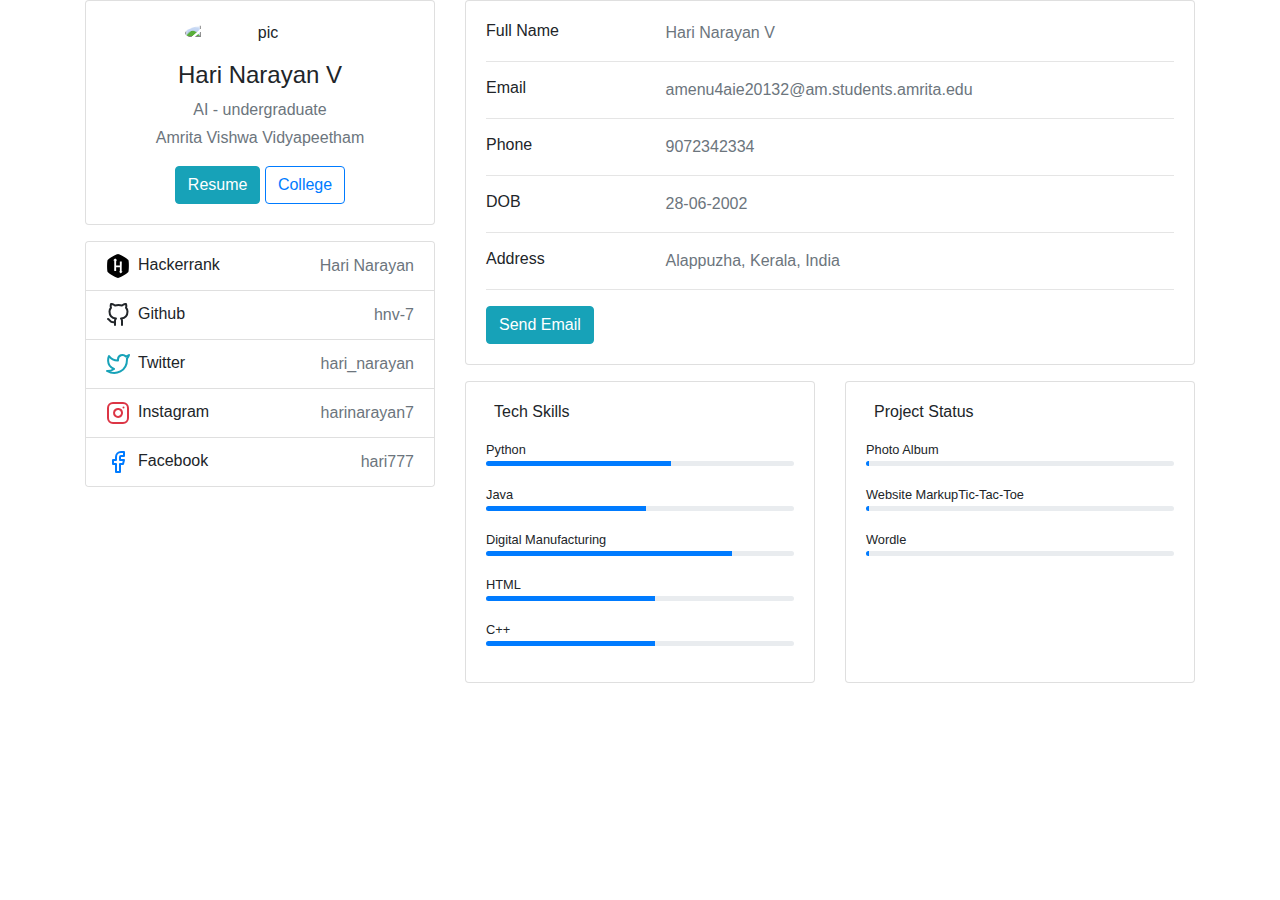
==== index.html @ f9b80a2d "Update index.html" ====
<!DOCTYPE html>
<html lang="en">

<head>
    <meta charset="UTF-8">
    <meta http-equiv="X-UA-Compatible" content="IE=edge">
    <meta name="viewport" content="width=device-width, initial-scale=1.0">
    <title>profileee</title>
    <link rel="stylesheet" href="style.css">
    <link rel="stylesheet" href="https://cdn.jsdelivr.net/npm/bootstrap@4.4.1/dist/css/bootstrap.min.css"
        integrity="sha384-Vkoo8x4CGsO3+Hhxv8T/Q5PaXtkKtu6ug5TOeNV6gBiFeWPGFN9MuhOf23Q9Ifjh" crossorigin="anonymous">
    <script src="https://cdn.jsdelivr.net/npm/bootstrap@4.4.1/dist/js/bootstrap.min.js"
        integrity="sha384-wfSDF2E50Y2D1uUdj0O3uMBJnjuUD4Ih7YwaYd1iqfktj0Uod8GCExl3Og8ifwB6"
        crossorigin="anonymous"></script>
    <script src="https://code.jquery.com/jquery-3.4.1.slim.min.js"
        integrity="sha384-J6qa4849blE2+poT4WnyKhv5vZF5SrPo0iEjwBvKU7imGFAV0wwj1yYfoRSJoZ+n"
        crossorigin="anonymous"></script>
    <script src="https://cdn.jsdelivr.net/npm/popper.js@1.16.0/dist/umd/popper.min.js"
        integrity="sha384-Q6E9RHvbIyZFJoft+2mJbHaEWldlvI9IOYy5n3zV9zzTtmI3UksdQRVvoxMfooAo"
        crossorigin="anonymous"></script>
</head>

<body>

    <div class="container">
        <div class="main-body">

            <div class="row gutters-sm">
                <div class="col-md-4 mb-3">
                    <div class="card">
                        <div class="card-body">
                            <div class="d-flex flex-column align-items-center text-center">
                                <img src="photo.jpg" alt="pic" class="rounded-circle" width="150">
                                <div class="mt-3">
                                    <h4>Hari Narayan V</h4>
                                    <p class="text-secondary mb-1">AI - undergraduate</p>
                                    <p class="text-muted font-size-sm">Amrita Vishwa Vidyapeetham</p>
                                    <a class="btn btn-info " target="__blank"
                                        href="https://flowcv.com/resume/02cbhigwbw">Resume</a>
                                    <a class="btn btn-outline-primary" target="__blank"
                                        href="https://www.amrita.edu/campus/amritapuri/">College</a>
                                </div>
                            </div>
                        </div>
                    </div>
                    <div class="card mt-3">
                        <ul class="list-group list-group-flush">
                            <li class="list-group-item d-flex justify-content-between align-items-center flex-wrap">
                                <h6 class="mb-0">
                                    <svg xmlns="http://www.w3.org/2000/svg" viewBox="0 0 512 512" width="24" height="24"
                                        class="feather feather-github mr-2 icon-inline"><!--! Font Awesome Pro 6.3.0 by @fontawesome - https://fontawesome.com License - https://fontawesome.com/license (Commercial License) Copyright 2023 Fonticons, Inc. -->
                                        <path
                                            d="M477.5 128C463 103.05 285.13 0 256.16 0S49.25 102.79 34.84 128s-14.49 230.8 0 256 192.38 128 221.32 128S463 409.08 477.49 384s14.51-231 .01-256zM316.13 414.22c-4 0-40.91-35.77-38-38.69.87-.87 6.26-1.48 17.55-1.83 0-26.23.59-68.59.94-86.32 0-2-.44-3.43-.44-5.85h-79.93c0 7.1-.46 36.2 1.37 72.88.23 4.54-1.58 6-5.74 5.94-10.13 0-20.27-.11-30.41-.08-4.1 0-5.87-1.53-5.74-6.11.92-33.44 3-84-.15-212.67v-3.17c-9.67-.35-16.38-1-17.26-1.84-2.92-2.92 34.54-38.69 38.49-38.69s41.17 35.78 38.27 38.69c-.87.87-7.9 1.49-16.77 1.84v3.16c-2.42 25.75-2 79.59-2.63 105.39h80.26c0-4.55.39-34.74-1.2-83.64-.1-3.39.95-5.17 4.21-5.2 11.07-.08 22.15-.13 33.23-.06 3.46 0 4.57 1.72 4.5 5.38C333 354.64 336 341.29 336 373.69c8.87.35 16.82 1 17.69 1.84 2.88 2.91-33.62 38.69-37.58 38.69z" />
                                    </svg>Hackerrank
                                </h6>
                                <span class="text-secondary">Hari Narayan</span>
                            </li>
                            <li class="list-group-item d-flex justify-content-between align-items-center flex-wrap">
                                <h6 class="mb-0">
                                    <svg xmlns="http://www.w3.org/2000/svg" width="24" height="24" viewBox="0 0 24 24"
                                        fill="none" stroke="currentColor" stroke-width="2" stroke-linecap="round"
                                        stroke-linejoin="round" class="feather feather-github mr-2 icon-inline">
                                        <path
                                            d="M9 19c-5 1.5-5-2.5-7-3m14 6v-3.87a3.37 3.37 0 0 0-.94-2.61c3.14-.35 6.44-1.54 6.44-7A5.44 5.44 0 0 0 20 4.77 5.07 5.07 0 0 0 19.91 1S18.73.65 16 2.48a13.38 13.38 0 0 0-7 0C6.27.65 5.09 1 5.09 1A5.07 5.07 0 0 0 5 4.77a5.44 5.44 0 0 0-1.5 3.78c0 5.42 3.3 6.61 6.44 7A3.37 3.37 0 0 0 9 18.13V22">
                                        </path>
                                    </svg>Github
                                </h6>
                                <span class="text-secondary">hnv-7</span>
                            </li>
                            <li class="list-group-item d-flex justify-content-between align-items-center flex-wrap">
                                <h6 class="mb-0"><svg xmlns="http://www.w3.org/2000/svg" width="24" height="24"
                                        viewBox="0 0 24 24" fill="none" stroke="currentColor" stroke-width="2"
                                        stroke-linecap="round" stroke-linejoin="round"
                                        class="feather feather-twitter mr-2 icon-inline text-info">
                                        <path
                                            d="M23 3a10.9 10.9 0 0 1-3.14 1.53 4.48 4.48 0 0 0-7.86 3v1A10.66 10.66 0 0 1 3 4s-4 9 5 13a11.64 11.64 0 0 1-7 2c9 5 20 0 20-11.5a4.5 4.5 0 0 0-.08-.83A7.72 7.72 0 0 0 23 3z">
                                        </path>
                                    </svg>Twitter</h6>
                                <span class="text-secondary">hari_narayan</span>
                            </li>
                            <li class="list-group-item d-flex justify-content-between align-items-center flex-wrap">
                                <h6 class="mb-0"><svg xmlns="http://www.w3.org/2000/svg" width="24" height="24"
                                        viewBox="0 0 24 24" fill="none" stroke="currentColor" stroke-width="2"
                                        stroke-linecap="round" stroke-linejoin="round"
                                        class="feather feather-instagram mr-2 icon-inline text-danger">
                                        <rect x="2" y="2" width="20" height="20" rx="5" ry="5"></rect>
                                        <path d="M16 11.37A4 4 0 1 1 12.63 8 4 4 0 0 1 16 11.37z"></path>
                                        <line x1="17.5" y1="6.5" x2="17.51" y2="6.5"></line>
                                    </svg>Instagram</h6>
                                <span class="text-secondary">harinarayan7</span>
                            </li>
                            <li class="list-group-item d-flex justify-content-between align-items-center flex-wrap">
                                <h6 class="mb-0"><svg xmlns="http://www.w3.org/2000/svg" width="24" height="24"
                                        viewBox="0 0 24 24" fill="none" stroke="currentColor" stroke-width="2"
                                        stroke-linecap="round" stroke-linejoin="round"
                                        class="feather feather-facebook mr-2 icon-inline text-primary">
                                        <path d="M18 2h-3a5 5 0 0 0-5 5v3H7v4h3v8h4v-8h3l1-4h-4V7a1 1 0 0 1 1-1h3z">
                                        </path>
                                    </svg>Facebook</h6>
                                <span class="text-secondary">hari777</span>
                            </li>
                        </ul>
                    </div>
                </div>
                <div class="col-md-8">
                    <div class="card mb-3">
                        <div class="card-body">
                            <div class="row">
                                <div class="col-sm-3">
                                    <h6 class="mb-0">Full Name</h6>
                                </div>
                                <div class="col-sm-9 text-secondary">
                                    Hari Narayan V
                                </div>
                            </div>
                            <hr>
                            <div class="row">
                                <div class="col-sm-3">
                                    <h6 class="mb-0">Email</h6>
                                </div>
                                <div class="col-sm-9 text-secondary">
                                    amenu4aie20132@am.students.amrita.edu
                                </div>
                            </div>
                            <hr>
                            <div class="row">
                                <div class="col-sm-3">
                                    <h6 class="mb-0">Phone</h6>
                                </div>
                                <div class="col-sm-9 text-secondary">
                                    9072342334
                                </div>
                            </div>
                            <hr>
                            <div class="row">
                                <div class="col-sm-3">
                                    <h6 class="mb-0">DOB</h6>
                                </div>
                                <div class="col-sm-9 text-secondary">
                                    28-06-2002
                                </div>
                            </div>
                            <hr>
                            <div class="row">
                                <div class="col-sm-3">
                                    <h6 class="mb-0">Address</h6>
                                </div>
                                <div class="col-sm-9 text-secondary">
                                    Alappuzha, Kerala, India
                                </div>
                            </div>
                            <hr>
                            <div class="row">
                                <div class="col-sm-12">
                                    <a class="btn btn-info " target="__blank"
                                        href="mailto:amenu4aie20132@am.students.amrita.edu">Send
                                        Email</a>
                                </div>
                            </div>
                        </div>
                    </div>

                    <div class="row gutters-sm">
                        <div class="col-sm-6 mb-3">
                            <div class="card h-100">
                                <div class="card-body">
                                    <h6 class="d-flex align-items-center mb-3"><i
                                            class="material-icons text-info mr-2"></i>Tech Skills</h6>
                                    <small>Python</small>
                                    <div class="progress mb-3" style="height: 5px">
                                        <div class="progress-bar bg-primary" role="progressbar" style="width: 60%"
                                            aria-valuenow="60" aria-valuemin="0" aria-valuemax="100"></div>
                                    </div>
                                    <small>Java</small>
                                    <div class="progress mb-3" style="height: 5px">
                                        <div class="progress-bar bg-primary" role="progressbar" style="width: 52%"
                                            aria-valuenow="52" aria-valuemin="0" aria-valuemax="100"></div>
                                    </div>
                                    <small>Digital Manufacturing</small>
                                    <div class="progress mb-3" style="height: 5px">
                                        <div class="progress-bar bg-primary" role="progressbar" style="width: 80%"
                                            aria-valuenow="80" aria-valuemin="0" aria-valuemax="100"></div>
                                    </div>
                                    <small>HTML</small>
                                    <div class="progress mb-3" style="height: 5px">
                                        <div class="progress-bar bg-primary" role="progressbar" style="width: 55%"
                                            aria-valuenow="55" aria-valuemin="0" aria-valuemax="100"></div>
                                    </div>
                                    <small>C++</small>
                                    <div class="progress mb-3" style="height: 5px">
                                        <div class="progress-bar bg-primary" role="progressbar" style="width: 55%"
                                            aria-valuenow="55" aria-valuemin="0" aria-valuemax="100"></div>
                                    </div>
                                </div>
                            </div>
                        </div>
                        <div class="col-sm-6 mb-3">
                            <div class="card h-100">
                                <div class="card-body">
                                    <h6 class="d-flex align-items-center mb-3"><i
                                            class="material-icons text-info mr-2"></i>Project Status</h6>
                                    <small>Photo Album</small>
                                    <div class="progress mb-3" style="height: 5px">
                                        <div class="progress-bar bg-primary" role="progressbar" style="width: 1%"
                                            aria-valuenow="80" aria-valuemin="0" aria-valuemax="100"></div>
                                    </div>
                                    <small>Website MarkupTic-Tac-Toe</small>
                                    <div class="progress mb-3" style="height: 5px">
                                        <div class="progress-bar bg-primary" role="progressbar" style="width: 1%"
                                            aria-valuenow="72" aria-valuemin="0" aria-valuemax="100"></div>
                                    </div>
                                    <small>Wordle</small>
                                    <div class="progress mb-3" style="height: 5px">
                                        <div class="progress-bar bg-primary" role="progressbar" style="width: 1%"
                                            aria-valuenow="89" aria-valuemin="0" aria-valuemax="100"></div>
                                    </div>
                                    
                                </div>
                            </div>
                        </div>
                    </div>



                </div>
            </div>

        </div>
    </div>

</body>

</html>
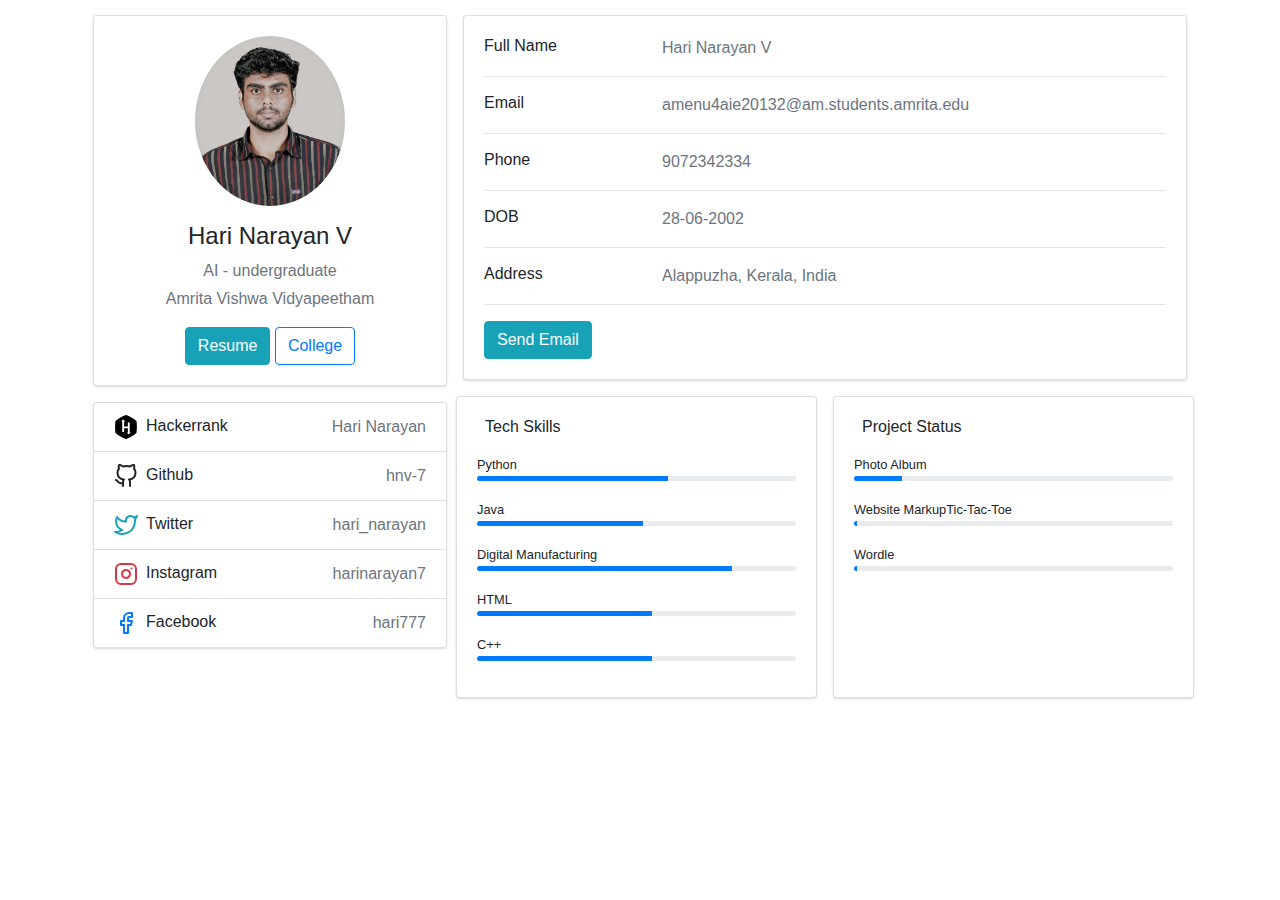
==== commit 9e664d3b: "Update index.html" ====
--- a/index.html
+++ b/index.html
@@ -201,8 +201,8 @@
                                             class="material-icons text-info mr-2"></i>Project Status</h6>
                                     <small>Photo Album</small>
                                     <div class="progress mb-3" style="height: 5px">
-                                        <div class="progress-bar bg-primary" role="progressbar" style="width: 1%"
-                                            aria-valuenow="80" aria-valuemin="0" aria-valuemax="100"></div>
+                                        <div class="progress-bar bg-primary" role="progressbar" style="width: 15%"
+                                            aria-valuenow="15" aria-valuemin="0" aria-valuemax="100"></div>
                                     </div>
                                     <small>Website MarkupTic-Tac-Toe</small>
                                     <div class="progress mb-3" style="height: 5px">
--- a/style.css
+++ b/style.css
@@ -0,0 +1,53 @@
+body{
+    margin-top:20px;
+    color: #1a202c;
+    text-align: left;
+    background-color: #e2e8f0;    
+}
+.main-body {
+    padding: 15px;
+}
+.card {
+    box-shadow: 0 1px 3px 0 rgba(0,0,0,.1), 0 1px 2px 0 rgba(0,0,0,.06);
+}
+
+.card {
+    position: relative;
+    display: flex;
+    flex-direction: column;
+    min-width: 0;
+    word-wrap: break-word;
+    background-color: #fff;
+    background-clip: border-box;
+    border: 0 solid rgba(0,0,0,.125);
+    border-radius: .25rem;
+}
+
+.card-body {
+    flex: 1 1 auto;
+    min-height: 1px;
+    padding: 1rem;
+}
+
+.gutters-sm {
+    margin-right: -8px;
+    margin-left: -8px;
+}
+
+.gutters-sm>.col, .gutters-sm>[class*=col-] {
+    padding-right: 8px;
+    padding-left: 8px;
+}
+.mb-3, .my-3 {
+    margin-bottom: 1rem!important;
+}
+
+.bg-gray-300 {
+    background-color: #e2e8f0;
+}
+.h-100 {
+    height: 100%!important;
+}
+.shadow-none {
+    box-shadow: none!important;
+}
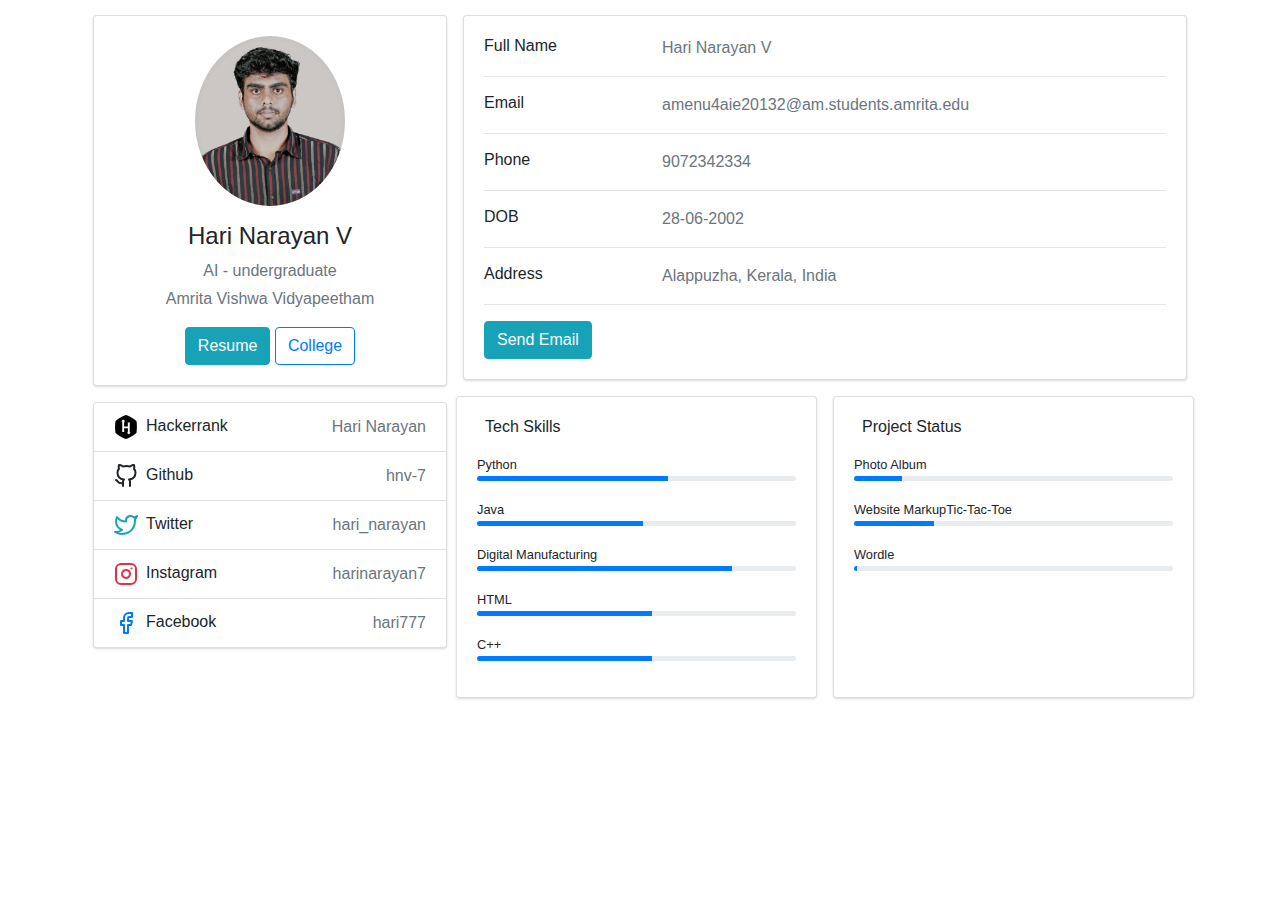
==== commit 825ae048: "Update index.html" ====
--- a/index.html
+++ b/index.html
@@ -5,7 +5,7 @@
     <meta charset="UTF-8">
     <meta http-equiv="X-UA-Compatible" content="IE=edge">
     <meta name="viewport" content="width=device-width, initial-scale=1.0">
-    <title>profileee</title>
+    <title>Profile</title>
     <link rel="stylesheet" href="style.css">
     <link rel="stylesheet" href="https://cdn.jsdelivr.net/npm/bootstrap@4.4.1/dist/css/bootstrap.min.css"
         integrity="sha384-Vkoo8x4CGsO3+Hhxv8T/Q5PaXtkKtu6ug5TOeNV6gBiFeWPGFN9MuhOf23Q9Ifjh" crossorigin="anonymous">
@@ -206,8 +206,8 @@
                                     </div>
                                     <small>Website MarkupTic-Tac-Toe</small>
                                     <div class="progress mb-3" style="height: 5px">
-                                        <div class="progress-bar bg-primary" role="progressbar" style="width: 1%"
-                                            aria-valuenow="72" aria-valuemin="0" aria-valuemax="100"></div>
+                                        <div class="progress-bar bg-primary" role="progressbar" style="width: 25%"
+                                            aria-valuenow="25" aria-valuemin="0" aria-valuemax="100"></div>
                                     </div>
                                     <small>Wordle</small>
                                     <div class="progress mb-3" style="height: 5px">
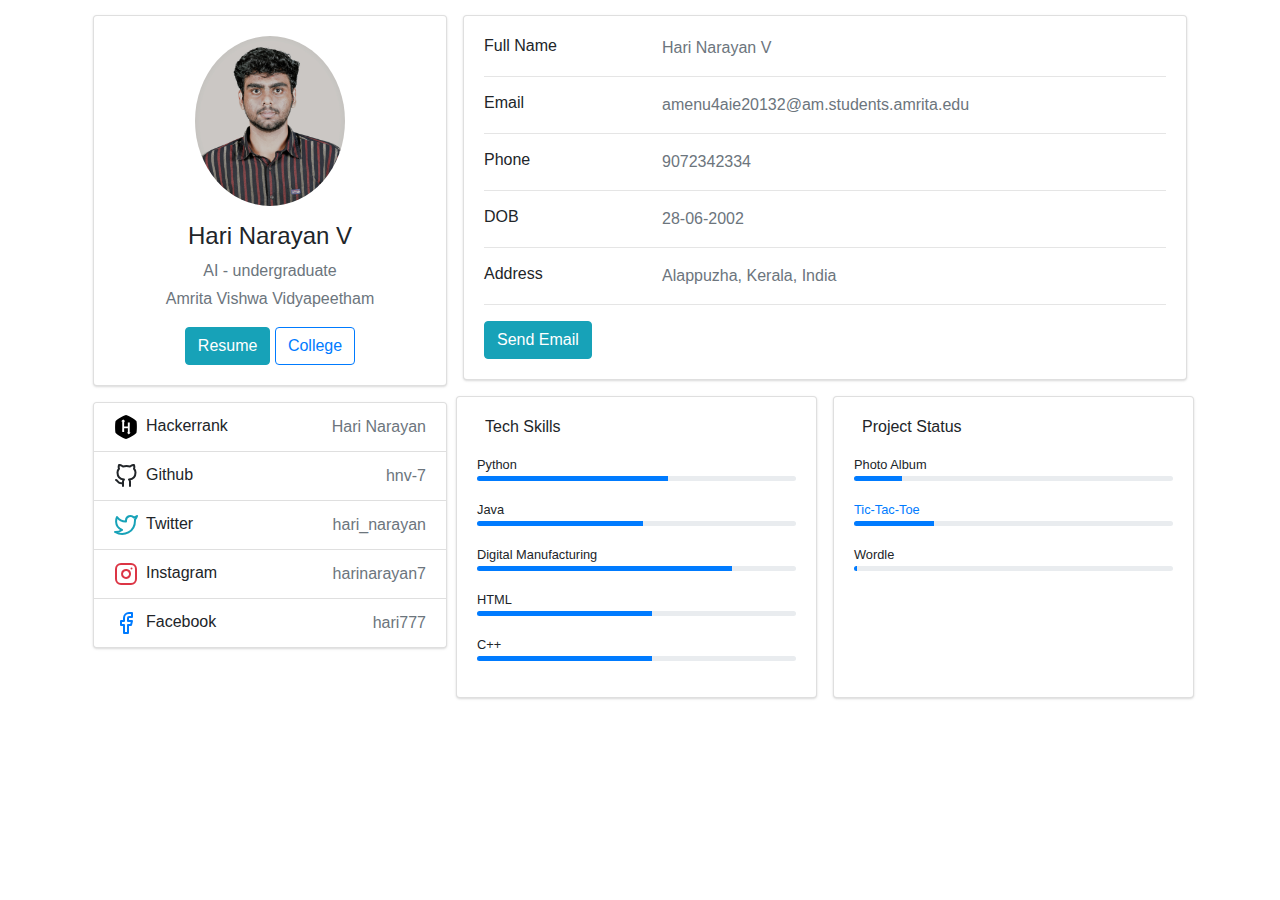
==== commit 01094f84: "Update index.html" ====
--- a/index.html
+++ b/index.html
@@ -204,7 +204,7 @@
                                         <div class="progress-bar bg-primary" role="progressbar" style="width: 15%"
                                             aria-valuenow="15" aria-valuemin="0" aria-valuemax="100"></div>
                                     </div>
-                                    <small>Website MarkupTic-Tac-Toe</small>
+                                    <a href="\TicTacToe\index.html"><small>Tic-Tac-Toe</small></a>
                                     <div class="progress mb-3" style="height: 5px">
                                         <div class="progress-bar bg-primary" role="progressbar" style="width: 25%"
                                             aria-valuenow="25" aria-valuemin="0" aria-valuemax="100"></div>
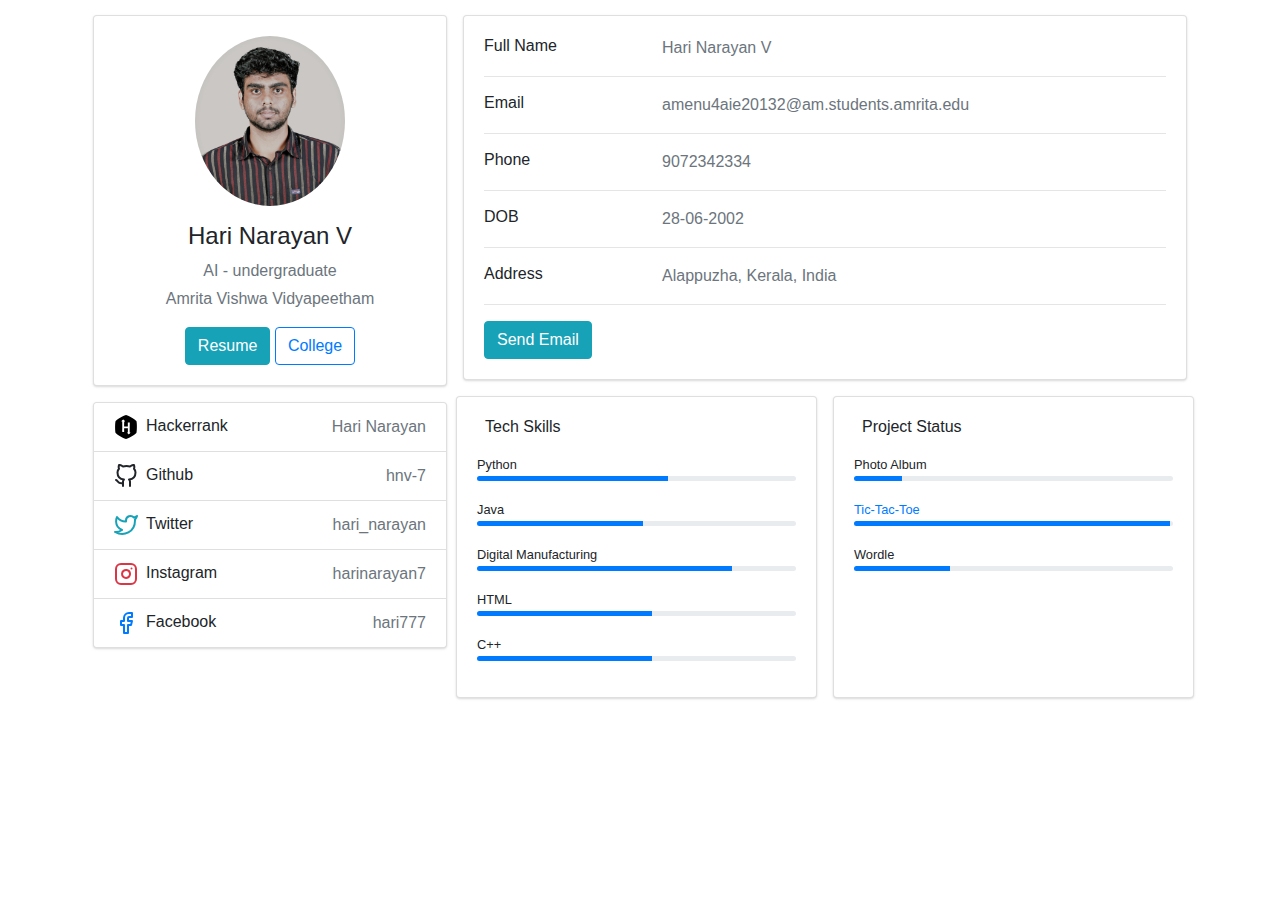
==== commit 575ea8db: "Update index.html" ====
--- a/index.html
+++ b/index.html
@@ -206,13 +206,13 @@
                                     </div>
                                     <a href="\TicTacToe\index.html"><small>Tic-Tac-Toe</small></a>
                                     <div class="progress mb-3" style="height: 5px">
-                                        <div class="progress-bar bg-primary" role="progressbar" style="width: 25%"
-                                            aria-valuenow="25" aria-valuemin="0" aria-valuemax="100"></div>
+                                        <div class="progress-bar bg-primary" role="progressbar" style="width: 99%"
+                                            aria-valuenow="99" aria-valuemin="0" aria-valuemax="100"></div>
                                     </div>
                                     <small>Wordle</small>
                                     <div class="progress mb-3" style="height: 5px">
-                                        <div class="progress-bar bg-primary" role="progressbar" style="width: 1%"
-                                            aria-valuenow="89" aria-valuemin="0" aria-valuemax="100"></div>
+                                        <div class="progress-bar bg-primary" role="progressbar" style="width: 30%"
+                                            aria-valuenow="30" aria-valuemin="0" aria-valuemax="100"></div>
                                     </div>
                                     
                                 </div>
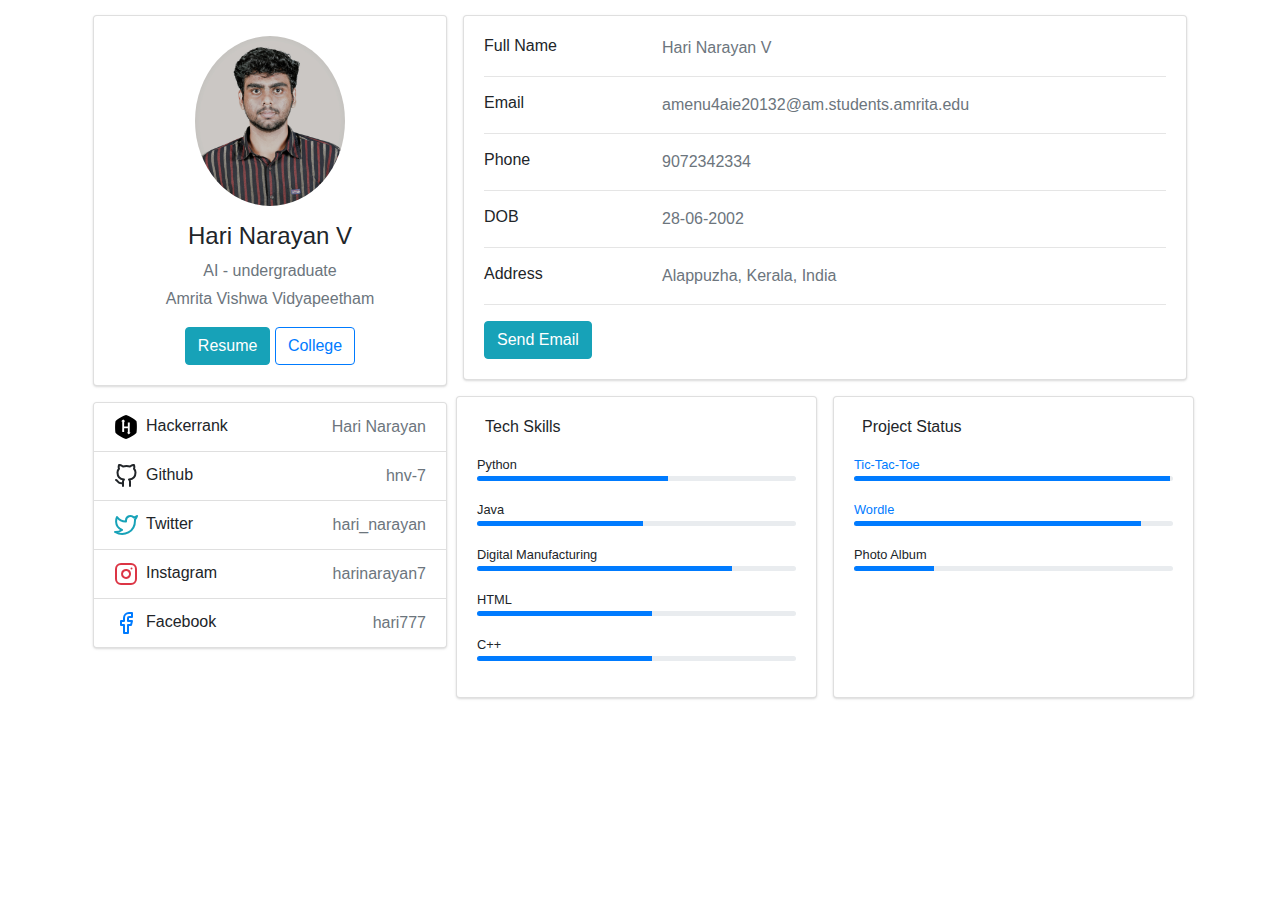
==== commit e1acea0b: "Update index.html" ====
--- a/index.html
+++ b/index.html
@@ -199,21 +199,26 @@
                                 <div class="card-body">
                                     <h6 class="d-flex align-items-center mb-3"><i
                                             class="material-icons text-info mr-2"></i>Project Status</h6>
-                                    <small>Photo Album</small>
-                                    <div class="progress mb-3" style="height: 5px">
-                                        <div class="progress-bar bg-primary" role="progressbar" style="width: 15%"
-                                            aria-valuenow="15" aria-valuemin="0" aria-valuemax="100"></div>
-                                    </div>
+                                    
                                     <a href="\TicTacToe\index.html"><small>Tic-Tac-Toe</small></a>
                                     <div class="progress mb-3" style="height: 5px">
                                         <div class="progress-bar bg-primary" role="progressbar" style="width: 99%"
                                             aria-valuenow="99" aria-valuemin="0" aria-valuemax="100"></div>
                                     </div>
-                                    <small>Wordle</small>
-                                    <div class="progress mb-3" style="height: 5px">
-                                        <div class="progress-bar bg-primary" role="progressbar" style="width: 30%"
-                                            aria-valuenow="30" aria-valuemin="0" aria-valuemax="100"></div>
-                                    </div>
+                                    
+                                    <a href="\Wordle\index.html"><small>Wordle</small></a>
+                                    <div class="progress mb-3" style="height: 5px">
+                                        <div class="progress-bar bg-primary" role="progressbar" style="width: 90%"
+                                            aria-valuenow="90" aria-valuemin="0" aria-valuemax="100"></div>
+                                    </div>
+                                    
+                                    <small>Photo Album</small>
+                                    <div class="progress mb-3" style="height: 5px">
+                                        <div class="progress-bar bg-primary" role="progressbar" style="width: 25%"
+                                            aria-valuenow="25" aria-valuemin="0" aria-valuemax="100"></div>
+                                    </div>
+                                    
+                                    
                                     
                                 </div>
                             </div>
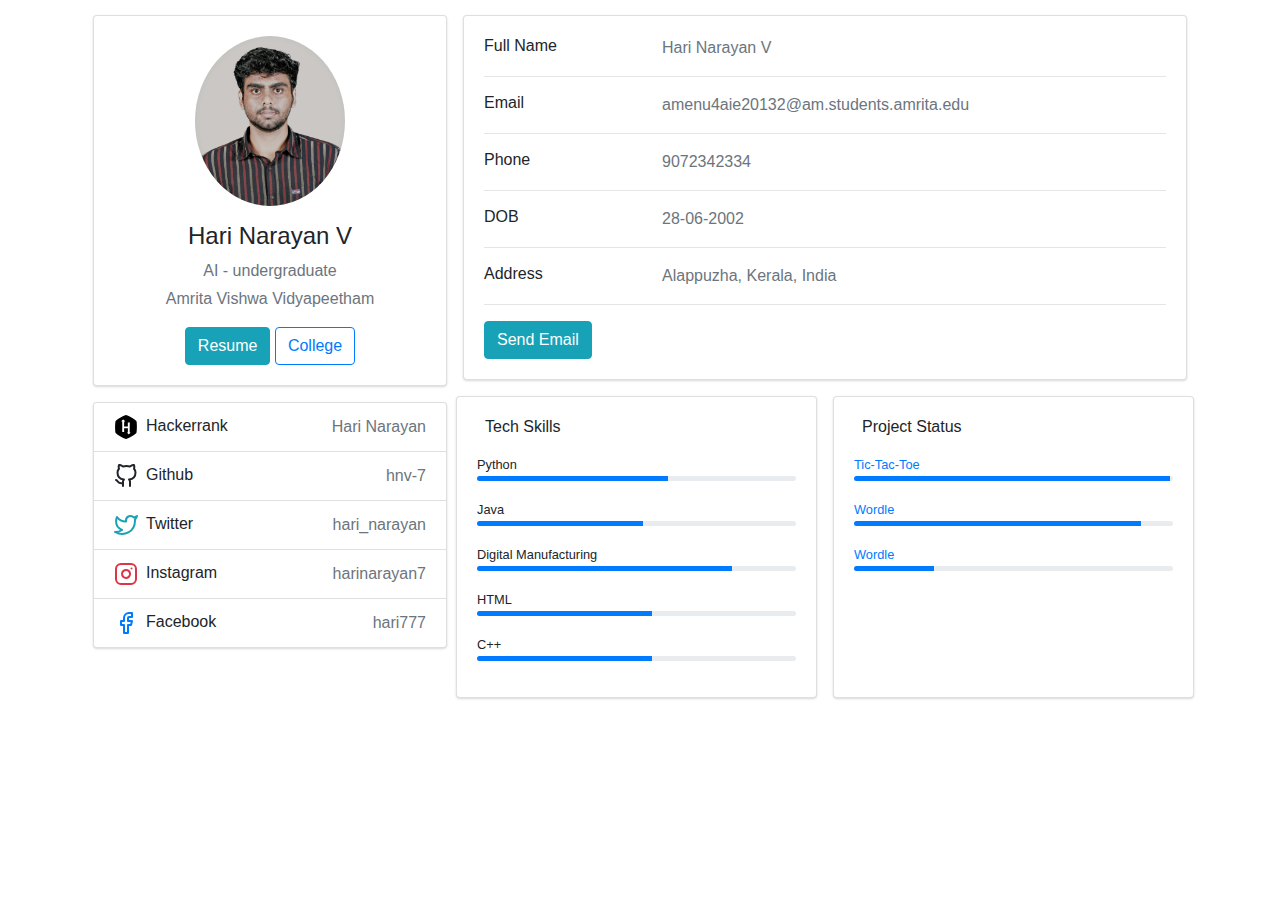
==== commit 7ef4fcd7: "Update index.html" ====
--- a/index.html
+++ b/index.html
@@ -212,7 +212,7 @@
                                             aria-valuenow="90" aria-valuemin="0" aria-valuemax="100"></div>
                                     </div>
                                     
-                                    <small>Photo Album</small>
+                                    <a href="\photo album\index.html"><small>Wordle</small></a>
                                     <div class="progress mb-3" style="height: 5px">
                                         <div class="progress-bar bg-primary" role="progressbar" style="width: 25%"
                                             aria-valuenow="25" aria-valuemin="0" aria-valuemax="100"></div>
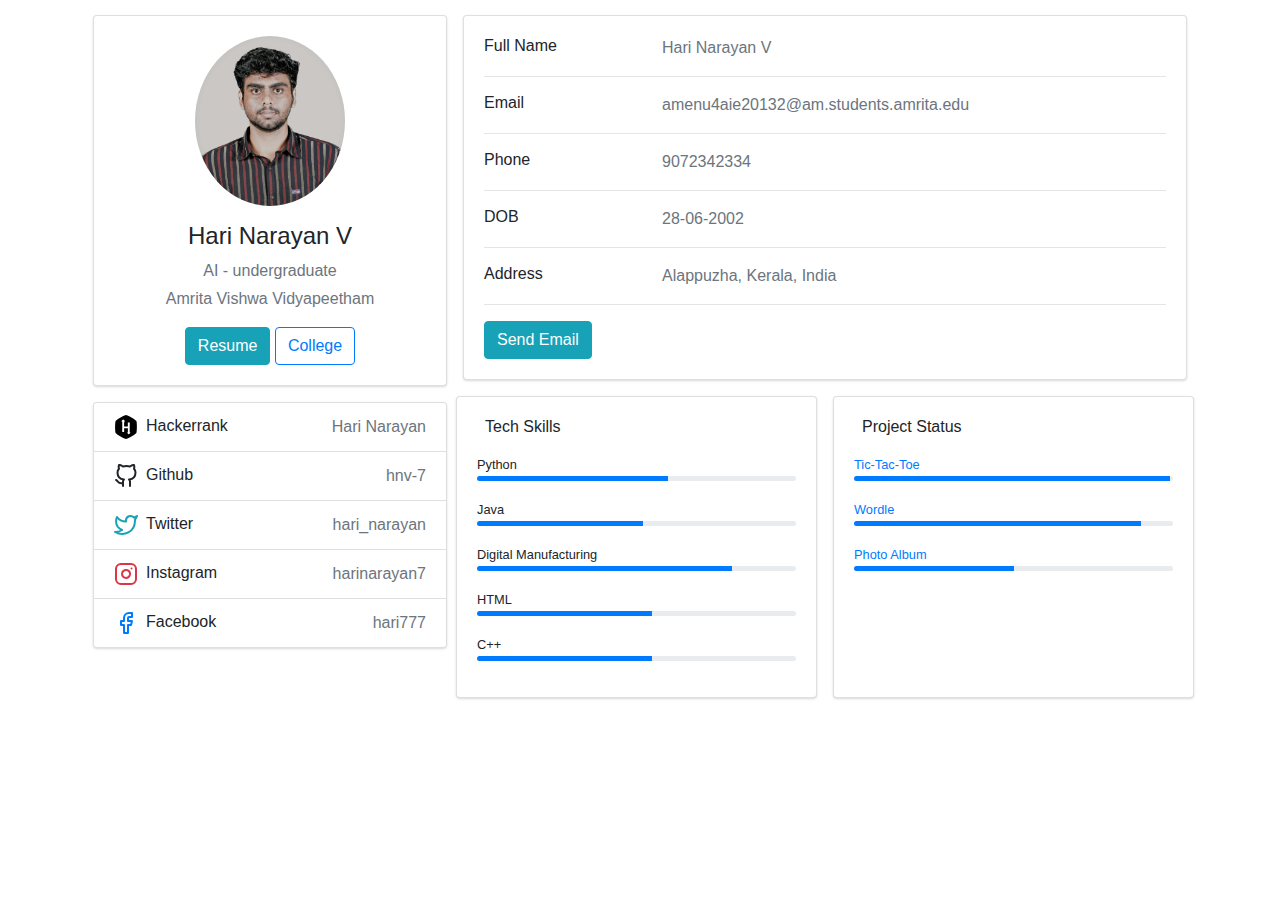
==== commit 89bf53e8: "Update index.html" ====
--- a/index.html
+++ b/index.html
@@ -212,10 +212,10 @@
                                             aria-valuenow="90" aria-valuemin="0" aria-valuemax="100"></div>
                                     </div>
                                     
-                                    <a href="\photo album\index.html"><small>Wordle</small></a>
-                                    <div class="progress mb-3" style="height: 5px">
-                                        <div class="progress-bar bg-primary" role="progressbar" style="width: 25%"
-                                            aria-valuenow="25" aria-valuemin="0" aria-valuemax="100"></div>
+                                    <a href="\photo album\index.html"><small>Photo Album</small></a>
+                                    <div class="progress mb-3" style="height: 5px">
+                                        <div class="progress-bar bg-primary" role="progressbar" style="width: 50%"
+                                            aria-valuenow="50" aria-valuemin="0" aria-valuemax="100"></div>
                                     </div>
                                     
                                     
